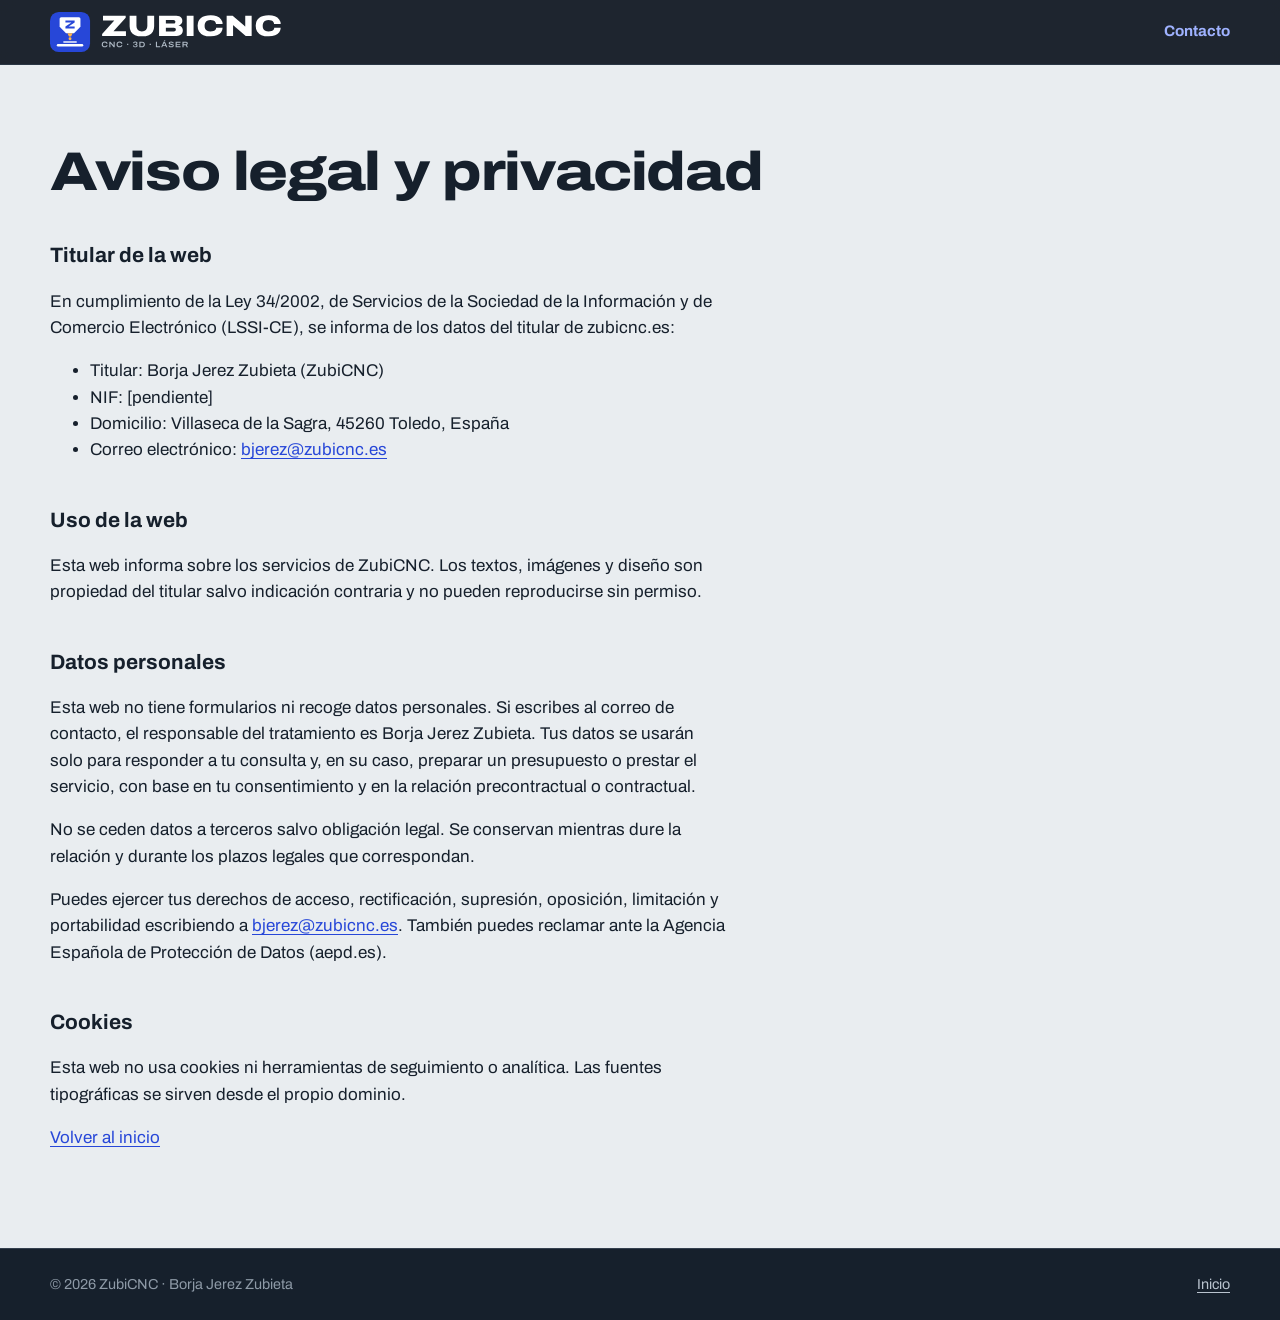
==== aviso-legal.html @ cc1ee242 "Web de ZubiCNC: primera versión Co-Authored-By: Claude Opus 5.5 <noreply@anthropic.com> Claude-Sessi" ====
<!DOCTYPE html>
<html lang="es">
<head>
  <meta charset="utf-8">
  <meta name="viewport" content="width=device-width, initial-scale=1">
  <title>Aviso legal y privacidad · ZubiCNC</title>
  <meta name="robots" content="noindex">
  <link rel="icon" href="img/favicon-32.png" sizes="32x32" type="image/png">
  <link rel="icon" href="img/favicon-64.png" sizes="64x64" type="image/png">
  <link rel="apple-touch-icon" href="img/apple-touch-icon.png">
  <link rel="stylesheet" href="style.css">
</head>
<body>

<header class="cabecera">
  <div class="envoltura">
    <a class="marca" href="./" aria-label="Inicio">
      <img src="img/zubicnc-logo-oscuro.svg" width="231" height="40" alt="ZubiCNC">
    </a>
    <nav class="nav" aria-label="Principal">
      <a class="nav-contacto" href="./#contacto">Contacto</a>
    </nav>
  </div>
</header>

<main class="legal">
  <div class="envoltura">
    <h1>Aviso legal y privacidad</h1>

    <h2>Titular de la web</h2>
    <p>En cumplimiento de la Ley 34/2002, de Servicios de la Sociedad de la Información y de Comercio Electrónico (LSSI-CE), se informa de los datos del titular de zubicnc.es:</p>
    <ul>
      <li>Titular: Borja Jerez Zubieta (ZubiCNC)</li>
      <li>NIF: <!-- PENDIENTE: añadir NIF -->[pendiente]</li>
      <li>Domicilio: Villaseca de la Sagra, 45260 Toledo, España</li>
      <li>Correo electrónico: <a href="mailto:bjerez@zubicnc.es">bjerez@zubicnc.es</a></li>
    </ul>

    <h2>Uso de la web</h2>
    <p>Esta web informa sobre los servicios de ZubiCNC. Los textos, imágenes y diseño son propiedad del titular salvo indicación contraria y no pueden reproducirse sin permiso.</p>

    <h2>Datos personales</h2>
    <p>Esta web no tiene formularios ni recoge datos personales. Si escribes al correo de contacto, el responsable del tratamiento es Borja Jerez Zubieta. Tus datos se usarán solo para responder a tu consulta y, en su caso, preparar un presupuesto o prestar el servicio, con base en tu consentimiento y en la relación precontractual o contractual.</p>
    <p>No se ceden datos a terceros salvo obligación legal. Se conservan mientras dure la relación y durante los plazos legales que correspondan.</p>
    <p>Puedes ejercer tus derechos de acceso, rectificación, supresión, oposición, limitación y portabilidad escribiendo a <a href="mailto:bjerez@zubicnc.es">bjerez@zubicnc.es</a>. También puedes reclamar ante la Agencia Española de Protección de Datos (aepd.es).</p>

    <h2>Cookies</h2>
    <p>Esta web no usa cookies ni herramientas de seguimiento o analítica. Las fuentes tipográficas se sirven desde el propio dominio.</p>

    <p><a href="./">Volver al inicio</a></p>
  </div>
</main>

<footer class="pie">
  <div class="envoltura">
    <span>© 2026 ZubiCNC · Borja Jerez Zubieta</span>
    <span><a href="./">Inicio</a></span>
  </div>
</footer>

</body>
</html>
---- style.css ----
@font-face {
  font-family: "Archivo";
  src: url("fonts/archivo.woff2") format("woff2");
  font-weight: 100 900;
  font-stretch: 62% 125%;
  font-display: swap;
}

:root {
  --aluminio: #E9EDF0;
  --placa: #DCE2E7;
  --tinta: #16202C;
  --gris: #4E5B68;
  --linea: #C3CCD4;
  --cobalto: #2747D8;
  --cobalto-osc: #1B33A6;
  --bronce: #A87A34;
  --medida: 68ch;
}

*, *::before, *::after { box-sizing: border-box; }

html { scroll-behavior: smooth; }

body {
  margin: 0;
  background: var(--aluminio);
  color: var(--tinta);
  font-family: "Archivo", system-ui, sans-serif;
  font-size: 1.0625rem;
  line-height: 1.55;
  font-stretch: 100%;
  -webkit-font-smoothing: antialiased;
}

img, svg { display: block; max-width: 100%; }

a { color: var(--cobalto); text-underline-offset: 0.18em; }
a:hover { color: var(--cobalto-osc); }

:focus-visible {
  outline: 3px solid var(--cobalto);
  outline-offset: 3px;
  border-radius: 2px;
}

.envoltura {
  width: min(1180px, 100% - 2.5rem);
  margin-inline: auto;
}

/* ---------- Cabecera ---------- */
.cabecera {
  position: sticky;
  top: 0;
  z-index: 10;
  background: rgba(17, 25, 34, 0.94);
  backdrop-filter: blur(8px);
  border-bottom: 1px solid #2A3644;
}
.cabecera .envoltura {
  display: flex;
  align-items: center;
  justify-content: space-between;
  gap: 1.5rem;
  min-height: 4rem;
}
.marca {
  display: flex;
  align-items: center;
  gap: 0.6rem;
  color: #fff;
  text-decoration: none;
  font-weight: 800;
  font-stretch: 118%;
  font-size: 1.2rem;
  letter-spacing: -0.01em;
}
.marca img { width: auto; height: 40px; }
.nav { display: flex; gap: 1.6rem; flex-wrap: wrap; }
.nav a {
  color: #C9D2DC;
  text-decoration: none;
  font-size: 0.95rem;
  font-weight: 500;
}
.nav a:hover { color: #fff; }
.nav .nav-contacto {
  color: #9FB2FF;
  font-weight: 700;
}

/* ---------- Portada ---------- */
.portada {
  position: relative;
  overflow: hidden;
  color: #fff;
  background:
    repeating-linear-gradient(to bottom, rgba(255,255,255,.028) 0 2px, transparent 2px 9px),
    radial-gradient(ellipse 70% 90% at 78% 45%, #2A3B52 0%, #18222F 55%, #111922 100%);
  padding: clamp(3.5rem, 8vw, 6.5rem) 0 clamp(3.5rem, 8vw, 6rem);
}
.portada-rejilla {
  display: grid;
  grid-template-columns: minmax(0, 1.5fr) minmax(0, 1fr);
  gap: 2.5rem 3rem;
  align-items: center;
}
.titular {
  margin: 0;
  font-weight: 850;
  font-stretch: 125%;
  font-size: clamp(3rem, 6.6vw, 6.4rem);
  line-height: 0.95;
  letter-spacing: -0.035em;
  /* acero como las letras del logo: mitad superior clara, inferior gris, con líneas de capa */
  background:
    repeating-linear-gradient(to bottom, transparent 0 0.075em, rgba(17,25,34,.55) 0.075em 0.088em),
    linear-gradient(to bottom, #FFFFFF 0%, #E3E9EF 50%, #9DAAB7 50.5%, #C4CDD6 100%);
  background-size: 100% 100%, 100% 0.95em;
  -webkit-background-clip: text;
  background-clip: text;
  color: transparent;
}
.titular .capa {
  display: block;
  animation: imprimir 1.6s steps(26, end) both;
}
.titular .capa:nth-child(2) { animation-delay: 0.55s; }

@keyframes imprimir {
  from { clip-path: inset(100% 0 0 0); }
  to   { clip-path: inset(0 0 0 0); }
}

.entradilla {
  margin: clamp(1.75rem, 3.5vw, 2.5rem) 0 0;
  max-width: 36rem;
  font-size: clamp(1.15rem, 1.8vw, 1.3rem);
  line-height: 1.5;
  color: #AEB9C5;
}
.entradilla strong { color: #fff; font-weight: 600; }

.acciones { display: flex; gap: 0.75rem; flex-wrap: wrap; margin-top: 2rem; }

.portada-logo { justify-self: center; }
.portada-logo img {
  width: min(100%, 320px);
  height: auto;
  border-radius: 22%;
  box-shadow: 0 30px 60px rgba(0,0,0,.45), 0 0 0 1px rgba(255,255,255,.06);
  animation: aparecer 0.9s 1.4s ease-out both;
}
@keyframes aparecer {
  from { opacity: 0; transform: translateY(14px) scale(.97); }
  to   { opacity: 1; transform: none; }
}

.boton {
  display: inline-block;
  padding: 0.85rem 1.35rem;
  border-radius: 999px;
  font-weight: 650;
  font-size: 1rem;
  text-decoration: none;
  border: 2px solid var(--cobalto);
  transition: background-color .15s, color .15s, border-color .15s;
}
.boton-lleno { background: var(--cobalto); color: #fff; }
.boton-lleno:hover { background: var(--cobalto-osc); border-color: var(--cobalto-osc); color: #fff; }
.boton-borde { color: var(--cobalto); }
.boton-borde:hover { background: var(--cobalto); color: #fff; }
.boton-claro { color: #fff; border-color: rgba(255,255,255,.55); }
.boton-claro:hover { background: #fff; border-color: #fff; color: var(--tinta); }
.portada .boton-lleno { background: #3A5BF0; border-color: #3A5BF0; }
.portada .boton-lleno:hover { background: #5574FF; border-color: #5574FF; }

/* Franja de materiales */
.materiales {
  background: var(--cobalto);
  color: #fff;
  padding: 1.1rem 0;
}
.materiales ul {
  list-style: none;
  margin: 0;
  padding: 0;
  display: flex;
  flex-wrap: wrap;
  gap: 0.35rem 0;
  font-weight: 700;
  font-stretch: 115%;
  font-size: clamp(0.95rem, 1.5vw, 1.15rem);
}
.materiales li { display: inline-flex; align-items: center; }
.materiales li:not(:last-child)::after {
  content: "";
  display: inline-block;
  width: 6px; height: 6px;
  margin: 0 1.1rem;
  background: #9FB2FF;
  transform: rotate(45deg);
}

/* ---------- Secciones ---------- */
.seccion { padding: clamp(4rem, 8vw, 6.5rem) 0; }
.seccion + .seccion { border-top: 1px solid var(--linea); }
.seccion-alterna { background: var(--placa); }

.cabeza-seccion {
  display: grid;
  grid-template-columns: minmax(0, 1fr) minmax(0, 1.25fr);
  gap: 2rem 4rem;
  align-items: end;
  margin-bottom: clamp(2.5rem, 5vw, 3.5rem);
}
.cabeza-seccion h2,
.titulo-seccion {
  margin: 0;
  font-weight: 800;
  font-stretch: 118%;
  font-size: clamp(2rem, 4.6vw, 3.4rem);
  line-height: 1;
  letter-spacing: -0.025em;
}
.cabeza-seccion p { margin: 0; color: var(--gris); max-width: 52ch; }

/* Servicios: filas con índice de material */
.servicios { list-style: none; margin: 0; padding: 0; border-top: 2px solid var(--tinta); }
.servicio {
  display: grid;
  grid-template-columns: minmax(0, 0.95fr) minmax(0, 1.3fr) minmax(0, 0.9fr);
  gap: 1rem 3rem;
  padding: 1.9rem 0;
  border-bottom: 1px solid var(--linea);
}
.servicio-titulo { display: flex; gap: 1rem; align-items: flex-start; }
.icono {
  flex: none;
  display: grid;
  place-items: center;
  width: 3.25rem;
  height: 3.25rem;
  border-radius: 12px;
  background: var(--tinta);
  color: #9FB2FF;
  margin-top: -0.35rem;
}
.icono svg { width: 30px; height: 30px; }
.servicio-destacado .icono { background: var(--cobalto); color: #fff; }
.servicio h3 {
  margin: 0;
  font-size: 1.45rem;
  font-weight: 750;
  font-stretch: 110%;
  line-height: 1.15;
  letter-spacing: -0.01em;
}
.servicio p { margin: 0; max-width: 54ch; }
.servicio .para {
  margin: 0;
  color: var(--gris);
  font-size: 0.95rem;
}
.servicio .para b { color: var(--tinta); font-weight: 600; display: block; margin-bottom: 0.15rem; }
.servicio-destacado h3 { color: var(--cobalto); }

/* Cursos */
.cursos {
  display: grid;
  grid-template-columns: repeat(2, minmax(0, 1fr));
  gap: clamp(1.5rem, 3vw, 2.5rem);
}
.curso {
  background: var(--aluminio);
  border-radius: 14px;
  padding: clamp(1.75rem, 3.5vw, 2.75rem);
  border-top: 6px solid var(--cobalto);
}
.curso:nth-child(2) { border-top-color: var(--bronce); }
.curso h3 {
  margin: 0 0 0.35rem;
  font-size: clamp(1.5rem, 2.6vw, 2rem);
  font-weight: 800;
  font-stretch: 115%;
  letter-spacing: -0.02em;
  line-height: 1.05;
}
.curso .publico { margin: 0 0 1.5rem; color: var(--gris); }
.curso ul { margin: 0 0 1.75rem; padding-left: 1.15rem; }
.curso li { margin-bottom: 0.5rem; }
.curso li::marker { color: var(--cobalto); }
.curso:nth-child(2) li::marker { color: var(--bronce); }
.nota-cursos {
  margin: 2rem 0 0;
  color: var(--gris);
  max-width: var(--medida);
}

/* Proceso */
.pasos {
  list-style: none;
  margin: 0;
  padding: 0;
  display: grid;
  grid-template-columns: repeat(3, minmax(0, 1fr));
  gap: 2.5rem;
  counter-reset: paso;
}
.paso { counter-increment: paso; border-top: 2px solid var(--tinta); padding-top: 1.25rem; }
.paso::before {
  content: counter(paso);
  display: block;
  font-weight: 800;
  font-stretch: 125%;
  font-size: 2.6rem;
  line-height: 1;
  color: var(--cobalto);
  margin-bottom: 0.9rem;
}
.paso h3 { margin: 0 0 0.4rem; font-size: 1.2rem; font-weight: 700; }
.paso p { margin: 0; color: var(--gris); }

/* Taller */
.taller {
  display: grid;
  grid-template-columns: minmax(0, 1fr) minmax(0, 1.25fr);
  gap: 2.5rem 4rem;
  align-items: start;
}
.taller-texto p { margin: 1.1rem 0 0; color: var(--gris); max-width: 58ch; }
.maquinas { width: 100%; border-collapse: collapse; font-size: 0.98rem; }
.maquinas caption { text-align: left; font-weight: 700; padding-bottom: 0.75rem; }
.maquinas th, .maquinas td {
  text-align: left;
  padding: 0.8rem 0.5rem 0.8rem 0;
  border-bottom: 1px solid var(--linea);
  vertical-align: top;
}
.maquinas thead th {
  font-weight: 600;
  color: var(--gris);
  font-size: 0.88rem;
  border-bottom: 2px solid var(--tinta);
}
.maquinas tbody th { font-weight: 650; }
.maquinas td { color: var(--gris); }

/* Sobre mí */
.sobre {
  display: grid;
  grid-template-columns: minmax(0, 1fr) minmax(0, 1.25fr);
  gap: 2.5rem 4rem;
}
.sobre-texto p { margin: 0 0 1.1rem; max-width: 60ch; }
.sobre-texto p:first-child { font-size: 1.25rem; line-height: 1.45; }

/* Contacto */
.contacto { background: var(--tinta); color: var(--aluminio); }
.contacto .titulo-seccion { color: #fff; max-width: 14ch; }
.contacto-rejilla {
  display: grid;
  grid-template-columns: minmax(0, 1.2fr) minmax(0, 1fr);
  gap: 2.5rem 4rem;
  align-items: end;
}
.contacto p { color: #B9C3CE; max-width: 48ch; }
.correo-grande {
  display: inline-block;
  margin-top: 0.5rem;
  color: #fff;
  font-weight: 750;
  font-stretch: 112%;
  font-size: clamp(1.4rem, 3.2vw, 2.3rem);
  letter-spacing: -0.015em;
  text-decoration-color: var(--cobalto);
  text-decoration-thickness: 3px;
  word-break: break-word;
}
.correo-grande:hover { color: #C9D4FF; }
.datos { margin: 0; display: grid; gap: 1rem; }
.datos div { border-top: 1px solid #34404E; padding-top: 0.8rem; }
.datos dt { font-size: 0.88rem; color: #8E9AA7; }
.datos dd { margin: 0.15rem 0 0; color: #fff; }
.datos a { color: #fff; }

/* Pie */
.pie { background: var(--tinta); color: #8E9AA7; border-top: 1px solid #34404E; font-size: 0.9rem; }
.pie .envoltura {
  display: flex;
  justify-content: space-between;
  gap: 1rem;
  flex-wrap: wrap;
  padding: 1.5rem 0;
}
.pie a { color: #B9C3CE; }

/* Páginas legales */
.legal { padding: clamp(3rem, 7vw, 5rem) 0; }
.legal h1 {
  margin: 0 0 2rem;
  font-weight: 800;
  font-stretch: 118%;
  font-size: clamp(2.2rem, 5vw, 3.4rem);
  letter-spacing: -0.025em;
  line-height: 1;
}
.legal h2 { margin: 2.5rem 0 0.6rem; font-size: 1.3rem; font-weight: 700; }
.legal p, .legal li { max-width: var(--medida); }

/* ---------- Responsive ---------- */
@media (max-width: 900px) {
  .portada-rejilla,
  .cabeza-seccion,
  .taller,
  .sobre,
  .contacto-rejilla { grid-template-columns: 1fr; }
  .servicio { grid-template-columns: 1fr; gap: 0.6rem; }
  .cursos { grid-template-columns: 1fr; }
  .pasos { grid-template-columns: 1fr; gap: 2rem; }
}
@media (max-width: 640px) {
  .nav a:not(.nav-contacto) { display: none; }
  body { font-size: 1rem; }
}

@media (prefers-reduced-motion: reduce) {
  html { scroll-behavior: auto; }
  .titular .capa, .portada-logo img { animation: none; }
}

.sr-only {
  position: absolute; width: 1px; height: 1px; padding: 0; margin: -1px;
  overflow: hidden; clip: rect(0 0 0 0); white-space: nowrap; border: 0;
}

.taller-texto .taller-destacado {
  margin-top: 0;
  color: var(--tinta);
  font-size: 1.25rem;
  line-height: 1.45;
}

@media (max-width: 900px) {
  .portada-logo { order: -1; justify-self: start; }
  .portada-logo img { width: 150px; }
}
@media (max-width: 640px) {
  .portada-logo { display: none; }
}

.pieza { width: min(100%, 380px); height: auto; margin-top: 2rem; }
.taller { align-items: center; }
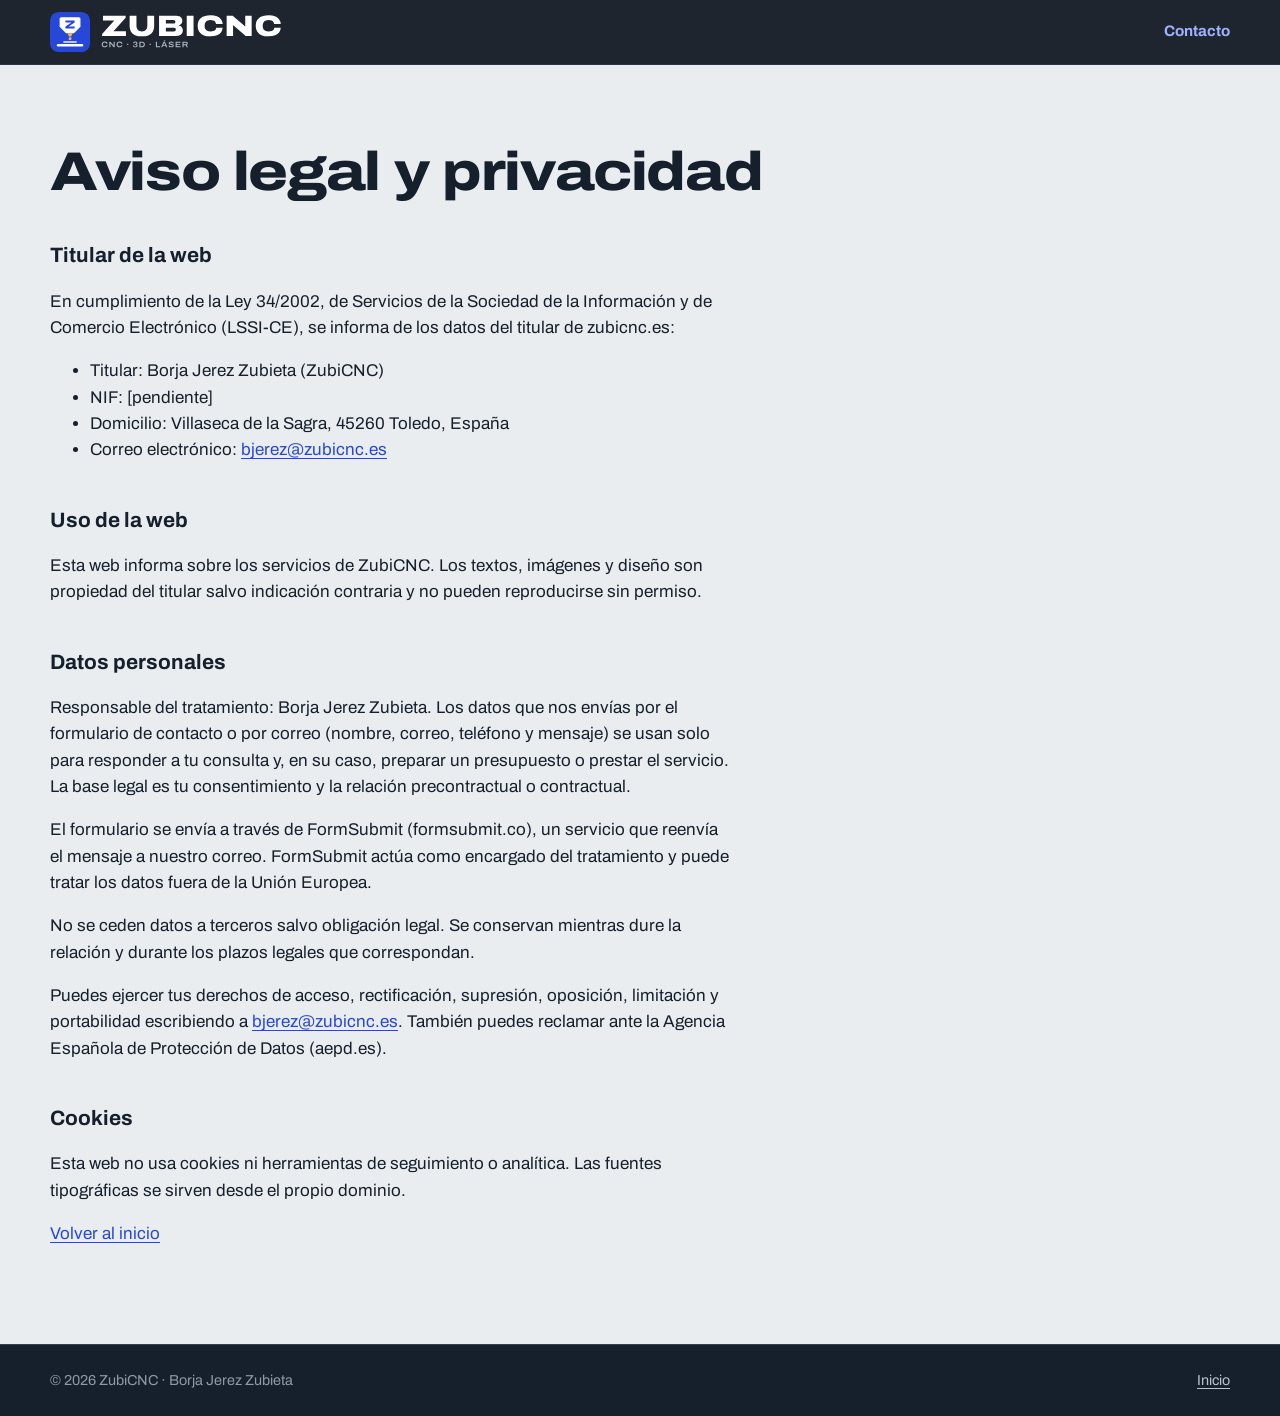
==== commit 6ef3ce74: "Formulario de contacto con FormSubmit y página de gracias Co-Authored-By: Claude Opus 5.5 <noreply@a" ====
--- a/aviso-legal.html
+++ b/aviso-legal.html
@@ -39,8 +39,9 @@
     <h2>Uso de la web</h2>
     <p>Esta web informa sobre los servicios de ZubiCNC. Los textos, imágenes y diseño son propiedad del titular salvo indicación contraria y no pueden reproducirse sin permiso.</p>
 
-    <h2>Datos personales</h2>
-    <p>Esta web no tiene formularios ni recoge datos personales. Si escribes al correo de contacto, el responsable del tratamiento es Borja Jerez Zubieta. Tus datos se usarán solo para responder a tu consulta y, en su caso, preparar un presupuesto o prestar el servicio, con base en tu consentimiento y en la relación precontractual o contractual.</p>
+    <h2 id="datos">Datos personales</h2>
+    <p>Responsable del tratamiento: Borja Jerez Zubieta. Los datos que nos envías por el formulario de contacto o por correo (nombre, correo, teléfono y mensaje) se usan solo para responder a tu consulta y, en su caso, preparar un presupuesto o prestar el servicio. La base legal es tu consentimiento y la relación precontractual o contractual.</p>
+    <p>El formulario se envía a través de FormSubmit (formsubmit.co), un servicio que reenvía el mensaje a nuestro correo. FormSubmit actúa como encargado del tratamiento y puede tratar los datos fuera de la Unión Europea.</p>
     <p>No se ceden datos a terceros salvo obligación legal. Se conservan mientras dure la relación y durante los plazos legales que correspondan.</p>
     <p>Puedes ejercer tus derechos de acceso, rectificación, supresión, oposición, limitación y portabilidad escribiendo a <a href="mailto:bjerez@zubicnc.es">bjerez@zubicnc.es</a>. También puedes reclamar ante la Agencia Española de Protección de Datos (aepd.es).</p>
 
--- a/style.css
+++ b/style.css
@@ -452,3 +452,43 @@
 
 .pieza { width: min(100%, 380px); height: auto; margin-top: 2rem; }
 .taller { align-items: center; }
+
+/* Formulario de contacto */
+.contacto-rejilla { align-items: start; }
+.contacto-info .datos { margin-top: 2rem; }
+.formulario {
+  background: #1E2A38;
+  border: 1px solid #34404E;
+  border-radius: 16px;
+  padding: clamp(1.5rem, 3vw, 2.25rem);
+  display: grid;
+  gap: 1.1rem;
+}
+.campo { display: grid; gap: 0.4rem; }
+.campo-doble { display: grid; grid-template-columns: 1fr 1fr; gap: 1.1rem; }
+.campo label { font-size: 0.92rem; font-weight: 600; color: #fff; }
+.campo label span { font-weight: 400; color: #8E9AA7; }
+.campo input, .campo select, .campo textarea {
+  font: inherit;
+  font-size: 1rem;
+  color: var(--tinta);
+  background: #F4F7FA;
+  border: 2px solid transparent;
+  border-radius: 10px;
+  padding: 0.7rem 0.85rem;
+  width: 100%;
+}
+.campo textarea { resize: vertical; min-height: 8rem; }
+.campo input:focus, .campo select:focus, .campo textarea:focus {
+  outline: none;
+  border-color: #6F8BFF;
+  background: #fff;
+}
+.acepto { display: flex; gap: 0.6rem; align-items: flex-start; font-size: 0.92rem; color: #B9C3CE; }
+.acepto input { width: 1.1rem; height: 1.1rem; margin-top: 0.15rem; accent-color: var(--cobalto); flex: none; }
+.acepto a { color: #C9D4FF; }
+.formulario .boton { justify-self: start; cursor: pointer; font-family: inherit; }
+.contacto .boton-lleno { background: #3A5BF0; border-color: #3A5BF0; }
+.contacto .boton-lleno:hover { background: #5574FF; border-color: #5574FF; }
+.trampa { position: absolute; left: -9999px; width: 1px; height: 1px; opacity: 0; }
+@media (max-width: 640px) { .campo-doble { grid-template-columns: 1fr; } }
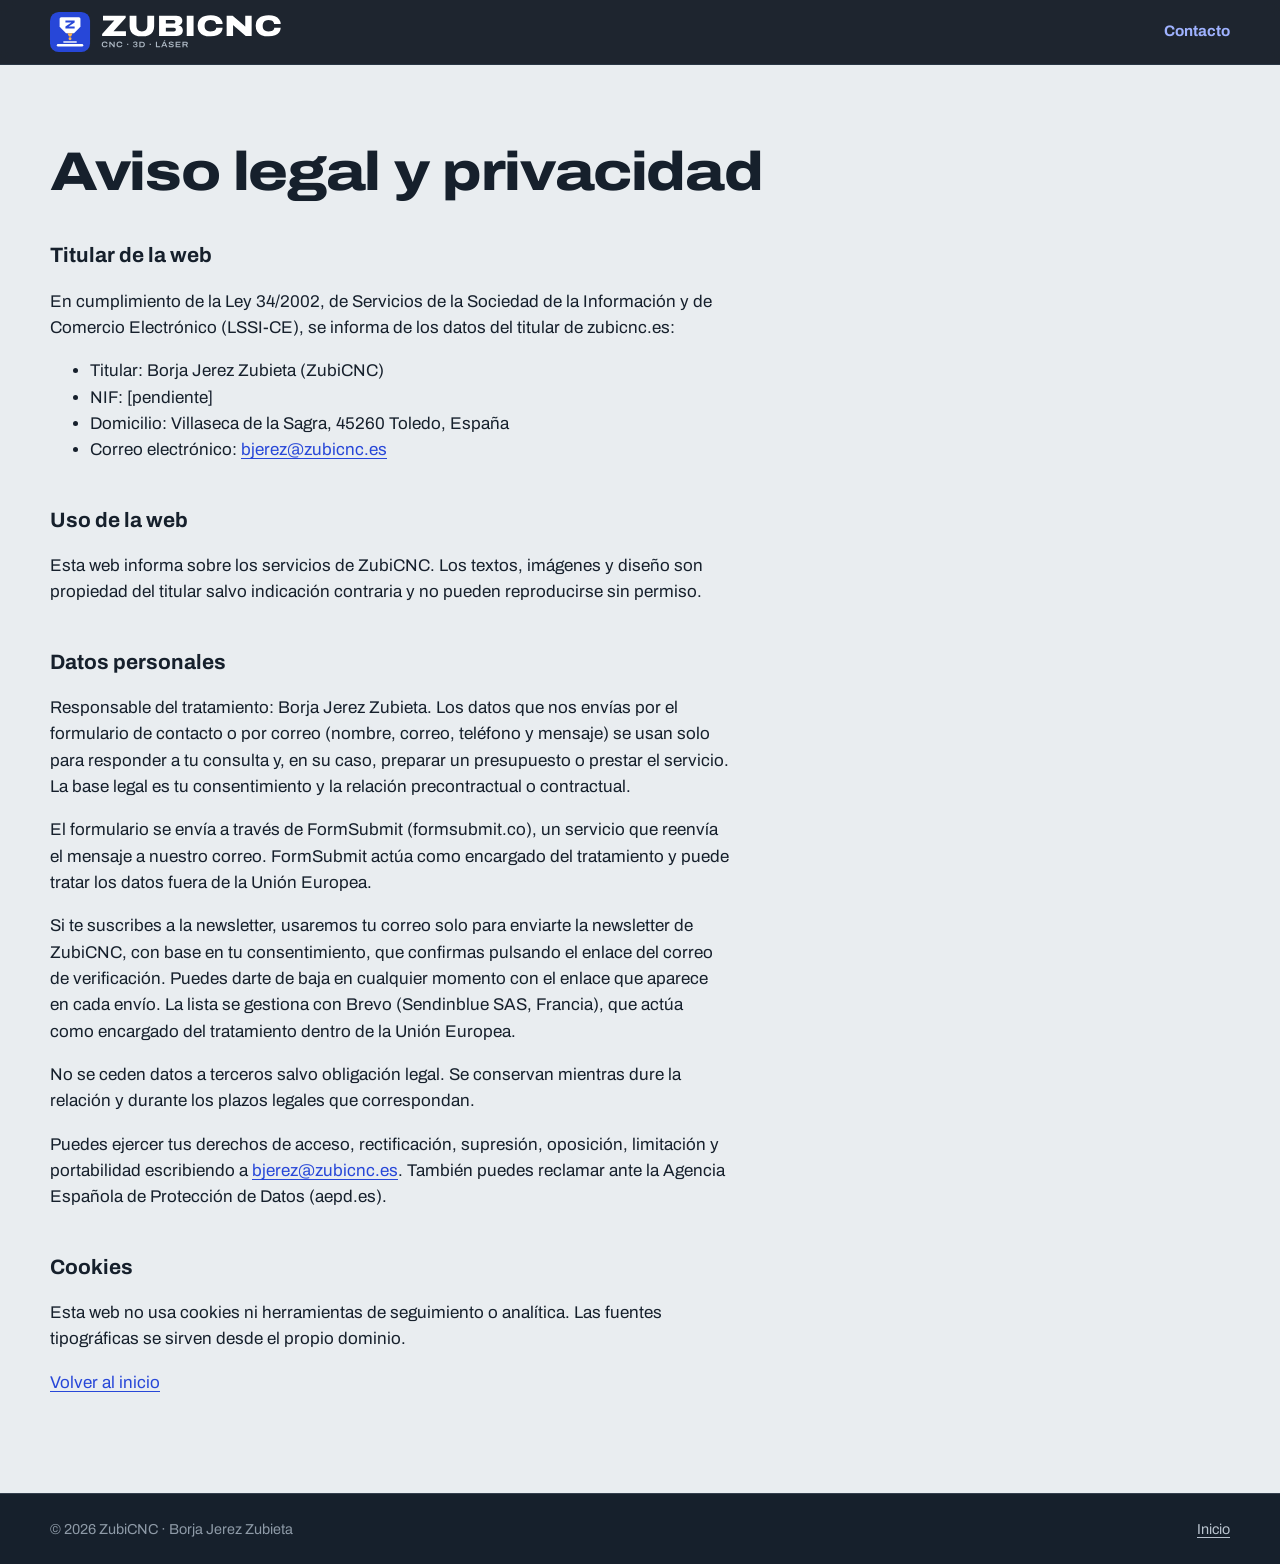
==== commit a3674a7f: "Newsletter con Brevo: formulario de suscripción con doble confirmación Co-Authored-By: Claude Opus 5" ====
--- a/aviso-legal.html
+++ b/aviso-legal.html
@@ -42,6 +42,7 @@
     <h2 id="datos">Datos personales</h2>
     <p>Responsable del tratamiento: Borja Jerez Zubieta. Los datos que nos envías por el formulario de contacto o por correo (nombre, correo, teléfono y mensaje) se usan solo para responder a tu consulta y, en su caso, preparar un presupuesto o prestar el servicio. La base legal es tu consentimiento y la relación precontractual o contractual.</p>
     <p>El formulario se envía a través de FormSubmit (formsubmit.co), un servicio que reenvía el mensaje a nuestro correo. FormSubmit actúa como encargado del tratamiento y puede tratar los datos fuera de la Unión Europea.</p>
+    <p>Si te suscribes a la newsletter, usaremos tu correo solo para enviarte la newsletter de ZubiCNC, con base en tu consentimiento, que confirmas pulsando el enlace del correo de verificación. Puedes darte de baja en cualquier momento con el enlace que aparece en cada envío. La lista se gestiona con Brevo (Sendinblue SAS, Francia), que actúa como encargado del tratamiento dentro de la Unión Europea.</p>
     <p>No se ceden datos a terceros salvo obligación legal. Se conservan mientras dure la relación y durante los plazos legales que correspondan.</p>
     <p>Puedes ejercer tus derechos de acceso, rectificación, supresión, oposición, limitación y portabilidad escribiendo a <a href="mailto:bjerez@zubicnc.es">bjerez@zubicnc.es</a>. También puedes reclamar ante la Agencia Española de Protección de Datos (aepd.es).</p>
 
--- a/style.css
+++ b/style.css
@@ -96,8 +96,9 @@
   overflow: hidden;
   color: #fff;
   background:
-    repeating-linear-gradient(to bottom, rgba(255,255,255,.028) 0 2px, transparent 2px 9px),
-    radial-gradient(ellipse 70% 90% at 78% 45%, #2A3B52 0%, #18222F 55%, #111922 100%);
+    linear-gradient(rgba(255,255,255,.035) 1px, transparent 1px) 0 0 / 40px 40px,
+    linear-gradient(90deg, rgba(255,255,255,.035) 1px, transparent 1px) 0 0 / 40px 40px,
+    #131C27;
   padding: clamp(3.5rem, 8vw, 6.5rem) 0 clamp(3.5rem, 8vw, 6rem);
 }
 .portada-rejilla {
@@ -108,29 +109,15 @@
 }
 .titular {
   margin: 0;
-  font-weight: 850;
-  font-stretch: 125%;
-  font-size: clamp(3rem, 6.6vw, 6.4rem);
-  line-height: 0.95;
-  letter-spacing: -0.035em;
-  /* acero como las letras del logo: mitad superior clara, inferior gris, con líneas de capa */
-  background:
-    repeating-linear-gradient(to bottom, transparent 0 0.075em, rgba(17,25,34,.55) 0.075em 0.088em),
-    linear-gradient(to bottom, #FFFFFF 0%, #E3E9EF 50%, #9DAAB7 50.5%, #C4CDD6 100%);
-  background-size: 100% 100%, 100% 0.95em;
-  -webkit-background-clip: text;
-  background-clip: text;
-  color: transparent;
-}
-.titular .capa {
-  display: block;
-  animation: imprimir 1.6s steps(26, end) both;
-}
-.titular .capa:nth-child(2) { animation-delay: 0.55s; }
-
-@keyframes imprimir {
-  from { clip-path: inset(100% 0 0 0); }
-  to   { clip-path: inset(0 0 0 0); }
+  font-weight: 800;
+  font-stretch: 112%;
+  font-size: clamp(2.8rem, 6vw, 5.6rem);
+  line-height: 1;
+  letter-spacing: -0.03em;
+  color: #fff;
+}
+.titular .capa { display: block; }
+.titular .capa:nth-child(2) { color: #AEB9C5; }
 }
 
 .entradilla {
@@ -160,7 +147,7 @@
 .boton {
   display: inline-block;
   padding: 0.85rem 1.35rem;
-  border-radius: 999px;
+  border-radius: 6px;
   font-weight: 650;
   font-size: 1rem;
   text-decoration: none;
@@ -178,9 +165,11 @@
 
 /* Franja de materiales */
 .materiales {
-  background: var(--cobalto);
-  color: #fff;
-  padding: 1.1rem 0;
+  background: #0F161F;
+  color: #8E9AA7;
+  padding: 1rem 0;
+  border-top: 1px solid #243041;
+  border-bottom: 1px solid #243041;
 }
 .materiales ul {
   list-style: none;
@@ -189,18 +178,17 @@
   display: flex;
   flex-wrap: wrap;
   gap: 0.35rem 0;
-  font-weight: 700;
-  font-stretch: 115%;
-  font-size: clamp(0.95rem, 1.5vw, 1.15rem);
+  font-weight: 500;
+  font-stretch: 100%;
+  font-size: 0.95rem;
 }
 .materiales li { display: inline-flex; align-items: center; }
 .materiales li:not(:last-child)::after {
   content: "";
   display: inline-block;
-  width: 6px; height: 6px;
-  margin: 0 1.1rem;
-  background: #9FB2FF;
-  transform: rotate(45deg);
+  width: 1px; height: 0.9rem;
+  margin: 0 0.8rem;
+  background: #3A4757;
 }
 
 /* ---------- Secciones ---------- */
@@ -242,9 +230,9 @@
   place-items: center;
   width: 3.25rem;
   height: 3.25rem;
-  border-radius: 12px;
+  border-radius: 4px;
   background: var(--tinta);
-  color: #9FB2FF;
+  color: #C9D2DC;
   margin-top: -0.35rem;
 }
 .icono svg { width: 30px; height: 30px; }
@@ -274,11 +262,11 @@
 }
 .curso {
   background: var(--aluminio);
-  border-radius: 14px;
+  border-radius: 6px;
   padding: clamp(1.75rem, 3.5vw, 2.75rem);
-  border-top: 6px solid var(--cobalto);
-}
-.curso:nth-child(2) { border-top-color: var(--bronce); }
+  border-top: 3px solid var(--cobalto);
+}
+.curso:nth-child(2) { border-top-color: var(--tinta); }
 .curso h3 {
   margin: 0 0 0.35rem;
   font-size: clamp(1.5rem, 2.6vw, 2rem);
@@ -291,7 +279,7 @@
 .curso ul { margin: 0 0 1.75rem; padding-left: 1.15rem; }
 .curso li { margin-bottom: 0.5rem; }
 .curso li::marker { color: var(--cobalto); }
-.curso:nth-child(2) li::marker { color: var(--bronce); }
+.curso:nth-child(2) li::marker { color: var(--tinta); }
 .nota-cursos {
   margin: 2rem 0 0;
   color: var(--gris);
@@ -459,7 +447,7 @@
 .formulario {
   background: #1E2A38;
   border: 1px solid #34404E;
-  border-radius: 16px;
+  border-radius: 6px;
   padding: clamp(1.5rem, 3vw, 2.25rem);
   display: grid;
   gap: 1.1rem;
@@ -474,7 +462,7 @@
   color: var(--tinta);
   background: #F4F7FA;
   border: 2px solid transparent;
-  border-radius: 10px;
+  border-radius: 4px;
   padding: 0.7rem 0.85rem;
   width: 100%;
 }
@@ -492,3 +480,115 @@
 .contacto .boton-lleno:hover { background: #5574FF; border-color: #5574FF; }
 .trampa { position: absolute; left: -9999px; width: 1px; height: 1px; opacity: 0; }
 @media (max-width: 640px) { .campo-doble { grid-template-columns: 1fr; } }
+
+/* Ventajas en portada */
+.ventajas {
+  list-style: none; margin: 2.25rem 0 0; padding: 0;
+  display: flex; flex-wrap: wrap; gap: 0.6rem 1.5rem;
+  color: #C9D2DC; font-size: 0.95rem;
+}
+.ventajas li { display: flex; align-items: center; gap: 0.5rem; }
+.ventajas li::before {
+  content: ""; width: 1.1rem; height: 1.1rem; flex: none;
+  background: no-repeat center/contain url("data:image/svg+xml,%3Csvg xmlns='http://www.w3.org/2000/svg' viewBox='0 0 20 20'%3E%3Cpath d='M4 10.5l4 4 8-9' fill='none' stroke='%237F98FF' stroke-width='2' stroke-linecap='round' stroke-linejoin='round'/%3E%3C/svg%3E");
+}
+
+/* Ejemplos de trabajos */
+.ejemplos {
+  list-style: none; margin: 0; padding: 0;
+  display: grid; grid-template-columns: repeat(3, minmax(0, 1fr));
+  gap: clamp(1.25rem, 2.5vw, 2rem);
+}
+.ejemplo {
+  background: #fff;
+  border-radius: 6px;
+  overflow: hidden;
+  border: 1px solid var(--linea);
+}
+.ejemplo svg { width: 100%; height: auto; aspect-ratio: 320 / 220; display: block; border-bottom: 1px solid var(--linea); }
+.ejemplo h3 {
+  margin: 1.1rem 1.25rem 0.35rem;
+  font-size: 1.2rem; font-weight: 750; font-stretch: 110%; letter-spacing: -0.01em;
+}
+.ejemplo p { margin: 0 1.25rem 1.35rem; color: var(--gris); font-size: 0.98rem; }
+
+/* Sectores */
+.sectores { background: #131C27; color: #fff; }
+.sectores .titulo-seccion { color: #fff; margin-bottom: 2.25rem; }
+.lista-sectores {
+  list-style: none; margin: 0; padding: 0;
+  display: grid; grid-template-columns: repeat(3, minmax(0, 1fr));
+  gap: 0 2.5rem;
+}
+.lista-sectores li { border-top: 1px solid #2A3644; padding: 1.1rem 0 1.4rem; }
+.lista-sectores b { display: block; font-size: 1.2rem; font-weight: 750; font-stretch: 110%; margin-bottom: 0.3rem; }
+.lista-sectores span { color: #9AA6B2; }
+.seccion.sectores + .seccion { border-top: 0; }
+
+/* FAQ */
+.faq { display: grid; grid-template-columns: minmax(0, 1fr) minmax(0, 1.6fr); gap: 2rem 4rem; align-items: start; }
+.faq-lista { border-top: 2px solid var(--tinta); }
+.faq details { border-bottom: 1px solid var(--linea); }
+.faq summary {
+  cursor: pointer; list-style: none;
+  display: flex; justify-content: space-between; gap: 1rem; align-items: center;
+  padding: 1.15rem 0; font-weight: 650; font-size: 1.08rem;
+}
+.faq summary::-webkit-details-marker { display: none; }
+.faq summary::after {
+  content: "+"; flex: none; width: 1.6rem; height: 1.6rem;
+  display: grid; place-items: center; color: var(--tinta); font-weight: 400; font-size: 1.5rem;
+  transition: transform .2s;
+}
+.faq details[open] summary::after { transform: rotate(45deg); color: var(--cobalto); }
+.faq details p { margin: 0 0 1.25rem; color: var(--gris); max-width: 62ch; }
+
+/* Botón flotante móvil */
+.flotante { display: none; }
+@media (max-width: 900px) {
+  .ejemplos { grid-template-columns: repeat(2, minmax(0, 1fr)); }
+  .lista-sectores { grid-template-columns: repeat(2, minmax(0, 1fr)); }
+  .faq { grid-template-columns: 1fr; }
+}
+@media (max-width: 640px) {
+  .ejemplos, .lista-sectores { grid-template-columns: 1fr; }
+  .flotante {
+    display: block; position: fixed; z-index: 20;
+    left: 1rem; right: 1rem; bottom: max(1rem, env(safe-area-inset-bottom));
+    text-align: center; padding: 0.95rem 1rem; border-radius: 6px;
+    background: #3A5BF0; color: #fff; font-weight: 700; text-decoration: none;
+    box-shadow: 0 10px 30px rgba(17,25,34,.35);
+  }
+  .pie { padding-bottom: 4.5rem; }
+}
+@media (prefers-reduced-motion: reduce) { .faq summary::after { transition: none; } }
+
+section[id], main[id] { scroll-margin-top: 4.5rem; }
+
+.portada-plano { justify-self: end; width: min(100%, 460px); }
+.portada-plano svg { width: 100%; height: auto; display: block; }
+@media (max-width: 900px) { .portada-plano { justify-self: start; width: min(100%, 380px); } }
+@media (max-width: 640px) { .portada-plano { display: none; } }
+.taller { align-items: start; }
+
+/* Newsletter */
+.boletin { background: #0F161F; color: #fff; border-top: 1px solid #243041; padding: clamp(2.5rem, 5vw, 3.5rem) 0; }
+.boletin-rejilla { display: grid; grid-template-columns: minmax(0, 1fr) minmax(0, 1.1fr); gap: 1.5rem 4rem; align-items: center; }
+.boletin h2 { margin: 0 0 0.5rem; font-weight: 800; font-stretch: 112%; font-size: clamp(1.5rem, 2.6vw, 2rem); letter-spacing: -0.02em; }
+.boletin p { margin: 0; color: #9AA6B2; max-width: 46ch; }
+.boletin-form { display: grid; gap: 0.8rem; }
+.boletin-fila { display: flex; gap: 0.6rem; }
+.boletin-fila input {
+  flex: 1; min-width: 0; font: inherit; font-size: 1rem; color: var(--tinta);
+  background: #F4F7FA; border: 2px solid transparent; border-radius: 4px; padding: 0.75rem 0.9rem;
+}
+.boletin-fila input:focus { outline: none; border-color: #6F8BFF; background: #fff; }
+.boletin .boton-lleno { background: #3A5BF0; border-color: #3A5BF0; cursor: pointer; font-family: inherit; white-space: nowrap; }
+.boletin .boton-lleno:hover { background: #5574FF; border-color: #5574FF; }
+.boletin .boton-lleno:disabled { opacity: .6; cursor: wait; }
+.boletin .acepto { color: #9AA6B2; font-size: 0.88rem; }
+.boletin-estado { min-height: 1.2em; font-size: 0.95rem; margin: 0; }
+.boletin-estado.ok { color: #9BE3B4; }
+.boletin-estado.ko { color: #FFB4A8; }
+@media (max-width: 900px) { .boletin-rejilla { grid-template-columns: 1fr; } }
+@media (max-width: 480px) { .boletin-fila { flex-direction: column; } }
